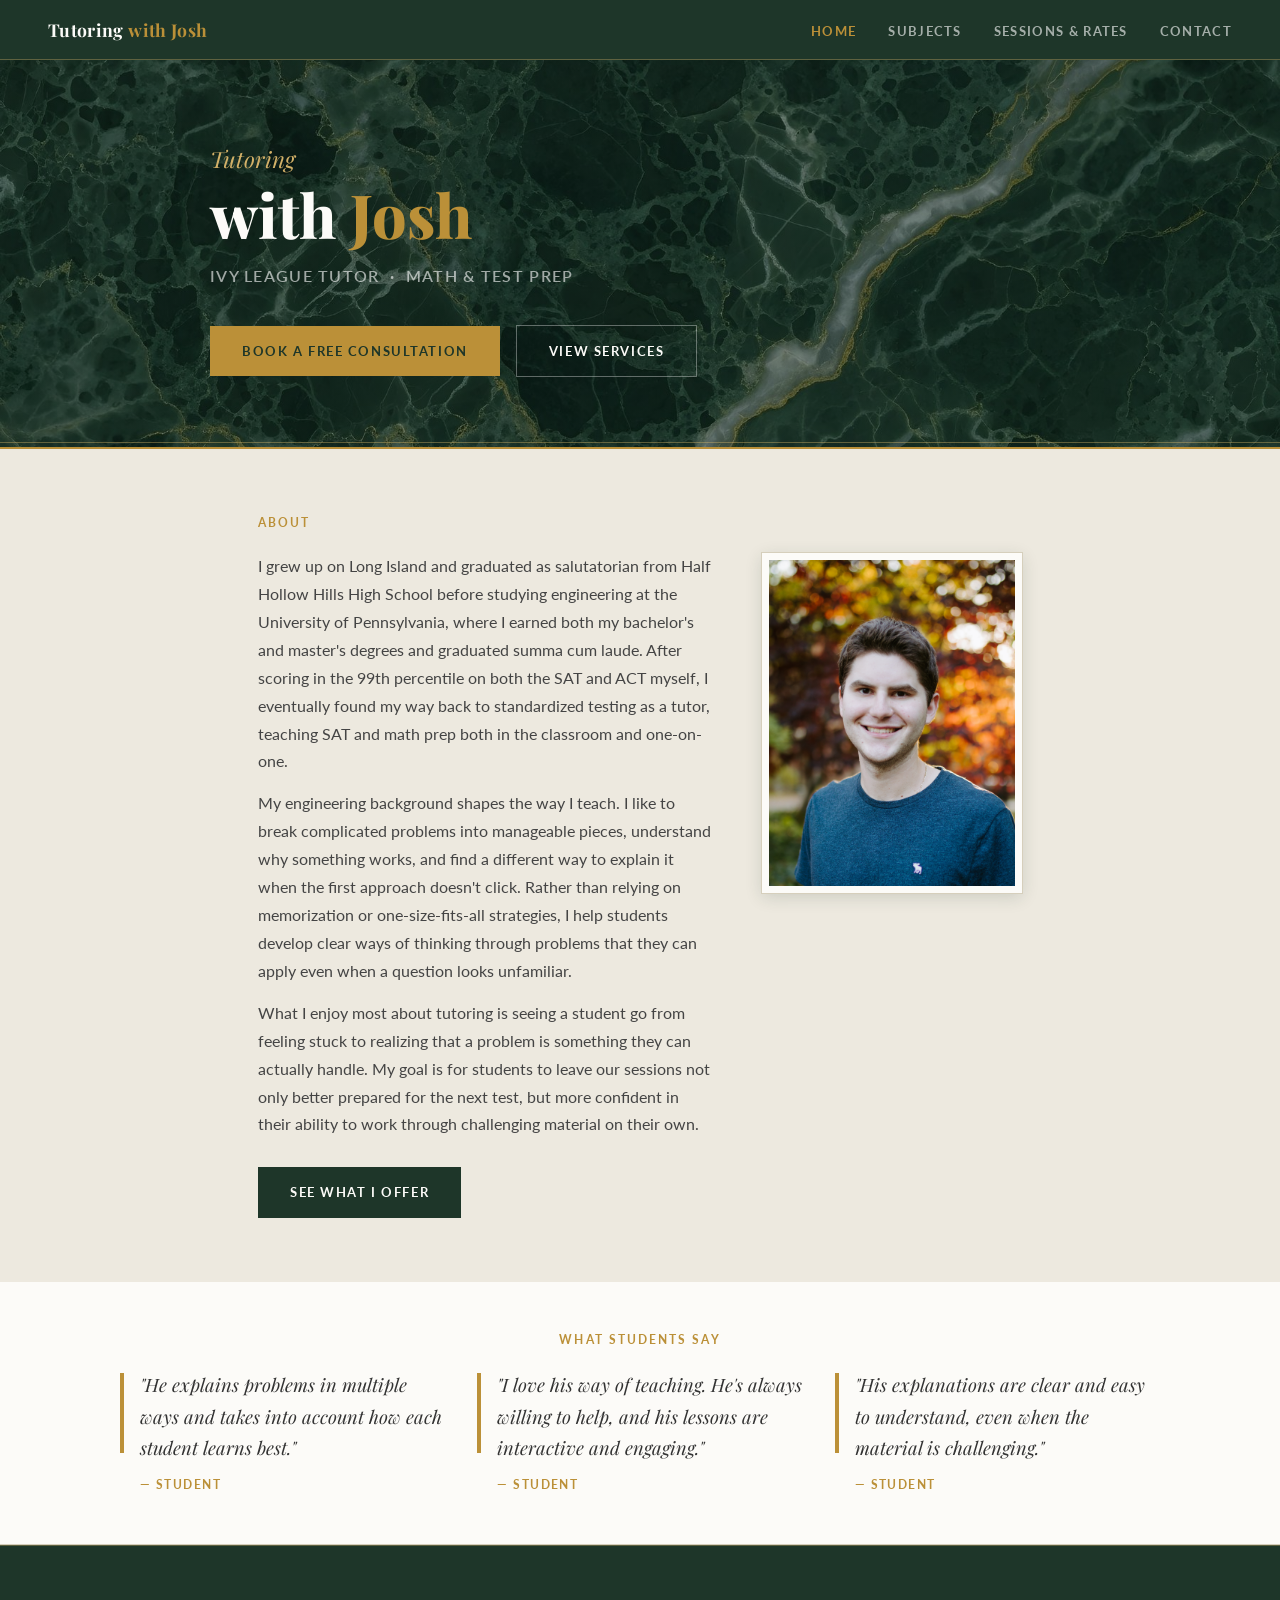
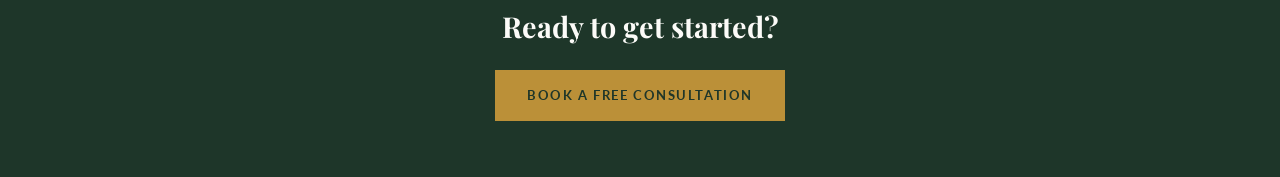
==== index.html @ ce2ee61b "Add files via upload" ====
<!DOCTYPE html>
<html lang="en">
<head>
  <meta charset="UTF-8" />
  <meta name="viewport" content="width=device-width, initial-scale=1.0" />
  <title>Tutoring with Josh | Ivy League Tutor · Long Island</title>
  <link rel="preconnect" href="https://fonts.googleapis.com" />
  <link rel="preconnect" href="https://fonts.gstatic.com" crossorigin />
  <link href="https://fonts.googleapis.com/css2?family=Playfair+Display:ital,wght@0,700;0,800;1,400;1,600&family=Lato:wght@300;400;700&display=swap" rel="stylesheet" />
  <link rel="stylesheet" href="style.css" />
</head>
<body>

  <nav>
    <a class="nav-brand" href="index.html">Tutoring <span>with Josh</span></a>
    <ul class="nav-links">
      <li><a href="index.html" class="active">Home</a></li>
      <li><a href="subjects.html">Subjects</a></li>
      <li><a href="sessions.html">Sessions &amp; Rates</a></li>
      <li><a href="contact.html">Contact</a></li>
    </ul>
  </nav>

  <section class="hero">
    <div class="hero-inner">
      <div class="hero-eyebrow">Tutoring</div>
      <h1 class="hero-title">with <span>Josh</span></h1>
      <p class="hero-sub">Ivy League tutor &nbsp;·&nbsp; Math & Test Prep</p>
      <div class="hero-cta">
        <a href="contact.html" class="btn">Book a Free Consultation</a>
        <a href="subjects.html" class="btn btn-outline">View Services</a>
      </div>
    </div>
  </section>

  <main class="main">
    <section id="about">
      <p class="section-label">About</p>
      <div class="about-layout">
        <div class="about-text">
          <p>I grew up on Long Island and graduated as salutatorian from Half Hollow Hills High School before studying engineering at the University of Pennsylvania, where I earned both my bachelor's and master's degrees and graduated summa cum laude. After scoring in the 99th percentile on both the SAT and ACT myself, I eventually found my way back to standardized testing as a tutor, teaching SAT and math prep both in the classroom and one-on-one.</p>
          <p>My engineering background shapes the way I teach. I like to break complicated problems into manageable pieces, understand why something works, and find a different way to explain it when the first approach doesn't click. Rather than relying on memorization or one-size-fits-all strategies, I help students develop clear ways of thinking through problems that they can apply even when a question looks unfamiliar.</p>
          <p>What I enjoy most about tutoring is seeing a student go from feeling stuck to realizing that a problem is something they can actually handle. My goal is for students to leave our sessions not only better prepared for the next test, but more confident in their ability to work through challenging material on their own.</p>
          <a href="subjects.html" class="btn btn-dark" style="margin-top:28px; display:inline-block;">See What I Offer</a>
        </div>
        <div class="about-image">
          <img src="josh.jpg" alt="Josh Feig" />
        </div>
      </div>
    </section>
  </main>

  <div class="testimonial-band">
    <p class="section-label" style="text-align:center;">What Students Say</p>
    <div class="testimonials-grid">
      <div class="testimonial-card">
        <div class="testimonial-bar"></div>
        <div>
          <p class="testimonial-text">"He explains problems in multiple ways and takes into account how each student learns best."</p>
          <p class="testimonial-attr">— Student</p>
        </div>
      </div>
      <div class="testimonial-card">
        <div class="testimonial-bar"></div>
        <div>
          <p class="testimonial-text">"I love his way of teaching. He's always willing to help, and his lessons are interactive and engaging."</p>
          <p class="testimonial-attr">— Student</p>
        </div>
      </div>
      <div class="testimonial-card">
        <div class="testimonial-bar"></div>
        <div>
          <p class="testimonial-text">"His explanations are clear and easy to understand, even when the material is challenging."</p>
          <p class="testimonial-attr">— Student</p>
        </div>
      </div>
    </div>
  </div>

  <footer>
    <div class="footer-inner footer-simple">
      <p class="footer-headline">Ready to get started?</p>
      <a href="contact.html" class="btn">Book a Free Consultation</a>
    </div>
  </footer>

</body>
</html>
---- style.css ----
*, *::before, *::after { box-sizing: border-box; margin: 0; padding: 0; }

:root {
  --navy: #1e3629;
  --navy-light: #2c4d3d;
  --gold: #bb9038;
  --gold-light: #d3b168;
  --cream: #ede9df;
  --white: #fcfbf8;
  --text: #262620;
  --text-muted: #6b6355;
  --border: #d6cfbc;
}

html { scroll-behavior: smooth; }

body {
  font-family: 'Lato', sans-serif;
  color: var(--text);
  background-color: var(--cream);
  font-size: 16px;
  line-height: 1.7;
}

/* ── NAV ── */
nav {
  background-color: var(--navy);
  border-bottom: 1px solid rgba(211,177,104,0.35);
  position: sticky;
  top: 0;
  z-index: 100;
  display: flex;
  justify-content: space-between;
  align-items: center;
  padding: 0 48px;
  height: 60px;
}

.nav-brand {
  font-family: 'Playfair Display', serif;
  color: var(--white);
  font-size: 1.1rem;
  font-weight: 700;
  letter-spacing: 0.02em;
  text-decoration: none;
}

.nav-brand span { color: var(--gold); }

.nav-links {
  display: flex;
  gap: 32px;
  list-style: none;
}

.nav-links a {
  color: rgba(255,255,255,0.6);
  text-decoration: none;
  font-size: 0.82rem;
  font-weight: 700;
  letter-spacing: 0.1em;
  text-transform: uppercase;
  transition: color 0.2s;
}

.nav-links a:hover,
.nav-links a.active { color: var(--gold); }

/* ── HERO ── */
.hero {
  background-color: var(--navy);
  background-image: linear-gradient(rgba(15,30,22,0.55), rgba(15,30,22,0.55)), url('marble-dark.jpg');
  background-size: cover;
  background-position: center;
  background-repeat: no-repeat;
  padding: 80px 48px 72px;
  position: relative;
  overflow: hidden;
}

.hero::before {
  content: '';
  position: absolute;
  bottom: 6px; left: 0; right: 0;
  height: 1px;
  background: rgba(211,177,104,0.4);
}

.hero::after {
  content: '';
  position: absolute;
  bottom: 0; left: 0; right: 0;
  height: 2px;
  background: var(--gold);
}

.page-hero {
  background-color: var(--navy);
  background-image: linear-gradient(rgba(15,30,22,0.55), rgba(15,30,22,0.55)), url('marble-dark.jpg');
  background-size: cover;
  background-position: center;
  background-repeat: no-repeat;
  padding: 52px 48px 48px;
  position: relative;
}

.page-hero::before {
  content: '';
  position: absolute;
  bottom: 6px; left: 0; right: 0;
  height: 1px;
  background: rgba(211,177,104,0.4);
}

.page-hero::after {
  content: '';
  position: absolute;
  bottom: 0; left: 0; right: 0;
  height: 2px;
  background: var(--gold);
}

.hero-inner {
  max-width: 860px;
  margin: 0 auto;
}

.hero-eyebrow {
  font-family: 'Playfair Display', serif;
  font-style: italic;
  color: var(--gold-light);
  font-size: 1.4rem;
  font-weight: 400;
  margin-bottom: 4px;
  opacity: 0;
  animation: fadeUp 0.6s 0.1s forwards;
}

.hero-title {
  font-family: 'Playfair Display', serif;
  font-size: clamp(2.6rem, 5vw, 3.8rem);
  font-weight: 800;
  color: var(--white);
  line-height: 1.05;
  margin-bottom: 16px;
  opacity: 0;
  animation: fadeUp 0.6s 0.25s forwards;
}

.hero-title span { color: var(--gold); }

.hero-sub {
  color: rgba(255,255,255,0.6);
  font-size: 1rem;
  font-weight: 600;
  letter-spacing: 0.08em;
  text-transform: uppercase;
  opacity: 0;
  animation: fadeUp 0.6s 0.4s forwards;
}

.hero-cta {
  margin-top: 36px;
  opacity: 0;
  animation: fadeUp 0.6s 0.55s forwards;
}

@keyframes fadeUp {
  from { opacity: 0; transform: translateY(18px); }
  to   { opacity: 1; transform: translateY(0); }
}

/* ── BUTTONS ── */
.btn {
  display: inline-block;
  background: var(--gold);
  color: var(--navy);
  font-family: 'Lato', sans-serif;
  font-weight: 700;
  font-size: 0.82rem;
  letter-spacing: 0.12em;
  text-transform: uppercase;
  text-decoration: none;
  padding: 14px 32px;
  border: none;
  cursor: pointer;
  transition: background 0.2s, transform 0.15s;
}

.btn:hover {
  background: var(--gold-light);
  transform: translateY(-1px);
}

.btn-outline {
  background: transparent;
  color: var(--white);
  border: 1px solid rgba(255,255,255,0.35);
  margin-left: 12px;
}

.btn-outline:hover {
  background: rgba(255,255,255,0.08);
  transform: translateY(-1px);
}

.btn-dark {
  background: var(--navy);
  color: var(--white);
}

.btn-dark:hover { background: var(--navy-light); }

.btn-submit {
  width: 100%;
  padding: 16px;
  font-size: 0.85rem;
}

/* ── TESTIMONIAL ── */
.testimonial-band {
  background: var(--white);
  padding: 48px;
  border-bottom: 1px solid var(--border);
}

.testimonial-inner {
  max-width: 860px;
  margin: 0 auto;
  display: flex;
  gap: 24px;
  align-items: flex-start;
}

.testimonials-grid {
  max-width: 1040px;
  margin: 0 auto;
  display: grid;
  grid-template-columns: repeat(3, 1fr);
  gap: 32px;
}

.testimonial-card {
  display: flex;
  gap: 16px;
  align-items: flex-start;
}

.testimonial-bar {
  width: 4px;
  min-height: 80px;
  background: var(--gold);
  flex-shrink: 0;
  margin-top: 4px;
}

.testimonial-text {
  font-family: 'Playfair Display', serif;
  font-style: italic;
  font-size: 1.15rem;
  color: #333;
  line-height: 1.7;
}

.testimonial-attr {
  margin-top: 12px;
  font-size: 0.75rem;
  font-weight: 700;
  letter-spacing: 0.12em;
  text-transform: uppercase;
  color: var(--gold);
}

/* ── MAIN ── */
.main {
  max-width: 860px;
  margin: 0 auto;
  padding: 64px 48px;
}

.section-label {
  font-size: 0.72rem;
  font-weight: 700;
  letter-spacing: 0.18em;
  text-transform: uppercase;
  color: var(--gold);
  margin-bottom: 20px;
}

.section-intro {
  color: #444;
  font-size: 0.95rem;
  margin-bottom: 24px;
}

.divider {
  height: 1px;
  background: var(--border);
  margin: 0 0 56px;
}

.content-section { margin-bottom: 56px; }

/* ── ABOUT ── */
.about-text p {
  color: #444;
  font-size: 0.97rem;
  line-height: 1.8;
  margin-bottom: 14px;
}

.about-layout {
  display: flex;
  gap: 48px;
  align-items: flex-start;
}

.about-image {
  flex-shrink: 0;
  width: 260px;
}

.about-image img {
  width: 100%;
  height: 340px;
  object-fit: cover;
  object-position: top;
  border: 7px solid var(--white);
  outline: 1px solid var(--border);
  box-shadow: 0 4px 16px rgba(30,54,41,0.16);
  display: block;
}

@media (max-width: 700px) {
  .about-layout {
    flex-direction: column;
  }

  .about-image {
    width: 100%;
    max-width: 320px;
  }
}

.about-text p:last-of-type { margin-bottom: 0; }

/* ── SUBJECTS ── */
.services-grid {
  display: grid;
  grid-template-columns: 1fr 1fr;
  gap: 48px;
  align-items: start;
}

.services-heading {
  font-family: 'Playfair Display', serif;
  font-size: 1rem;
  font-weight: 700;
  color: var(--navy);
  margin-bottom: 16px;
}

.pill-row {
  display: flex;
  flex-wrap: wrap;
  gap: 10px;
}

.pill {
  background: var(--navy);
  color: var(--white);
  font-size: 0.82rem;
  font-weight: 700;
  letter-spacing: 0.04em;
  padding: 9px 18px;
}

.pill--gold {
  background: rgba(26, 39, 68, 0.28);
  color: var(--navy);
  border: 1.5px solid var(--gold);
}

.approach-text {
  font-size: 0.92rem;
  color: #444;
  line-height: 1.75;
}

/* ── SESSION FORMAT ── */
.format-grid {
  display: grid;
  grid-template-columns: 1fr 1fr;
  gap: 16px;
}

.format-card {
  background: var(--white);
  border: 1px solid var(--border);
  padding: 28px 24px;
  box-shadow: 0 1px 4px rgba(30,54,41,0.06);
  transition: border-color 0.2s, box-shadow 0.2s;
}

.format-card:hover { border-color: var(--gold); }

.format-title {
  font-family: 'Playfair Display', serif;
  font-size: 1.1rem;
  font-weight: 700;
  color: var(--navy);
  margin-bottom: 8px;
}

.format-desc {
  font-size: 0.9rem;
  color: var(--text-muted);
  line-height: 1.6;
}

.area-list {
  list-style: none;
  margin-top: 12px;
  display: flex;
  flex-direction: column;
  gap: 6px;
}

.area-list li {
  font-size: 0.87rem;
  color: var(--text-muted);
  line-height: 1.5;
}

.area-county-inline {
  font-weight: 700;
  color: var(--navy);
}

/* ── RATES ── */
.rates-grid {
  display: grid;
  grid-template-columns: repeat(3, 1fr);
  gap: 16px;
}

.rate-card {
  background: var(--white);
  border: 1px solid var(--border);
  padding: 28px 24px;
  display: flex;
  flex-direction: column;
  align-items: center;
  text-align: center;
  box-shadow: 0 1px 4px rgba(30,54,41,0.06);
}

.rate-card--highlight {
  border-color: var(--gold);
  background: var(--cream);
}

.rate-title {
  font-family: 'Playfair Display', serif;
  font-size: 1.05rem;
  font-weight: 700;
  color: var(--navy);
  margin-bottom: 6px;
}

.rate-duration {
  font-size: 0.75rem;
  font-weight: 700;
  letter-spacing: 0.08em;
  text-transform: uppercase;
  color: var(--gold);
  margin-bottom: 12px;
}

.rate-desc {
  font-size: 0.88rem;
  color: var(--text-muted);
  line-height: 1.6;
  flex: 1;
}

/* ── CONTACT ── */
.contact-layout {
  display: grid;
  grid-template-columns: 240px 1fr;
  gap: 64px;
  align-items: start;
}

.contact-list {
  list-style: none;
  display: flex;
  flex-direction: column;
  gap: 20px;
}

.contact-row {
  display: flex;
  flex-direction: column;
  gap: 3px;
}

.contact-label {
  font-size: 0.7rem;
  font-weight: 700;
  letter-spacing: 0.15em;
  text-transform: uppercase;
  color: var(--gold);
}

.contact-value {
  color: var(--text);
  font-size: 0.95rem;
  text-decoration: none;
  line-height: 1.5;
}

a.contact-value:hover { color: var(--navy); text-decoration: underline; }

/* ── FORM ── */
.contact-form {
  display: flex;
  flex-direction: column;
  gap: 18px;
}

.field-row {
  display: grid;
  grid-template-columns: 1fr 1fr;
  gap: 16px;
}

.field {
  display: flex;
  flex-direction: column;
  gap: 6px;
}

.field label {
  font-size: 0.75rem;
  font-weight: 700;
  letter-spacing: 0.1em;
  text-transform: uppercase;
  color: var(--navy);
}

.field input,
.field textarea {
  background: var(--white);
  border: 1px solid var(--border);
  padding: 12px 14px;
  font-family: 'Lato', sans-serif;
  font-size: 0.95rem;
  color: var(--text);
  outline: none;
  transition: border-color 0.2s;
  width: 100%;
}

.field input:focus,
.field textarea:focus { border-color: var(--gold); }

.field input::placeholder,
.field textarea::placeholder { color: #aaa; }

.field textarea { resize: vertical; }

/* ── FOOTER ── */
footer {
  background-color: var(--navy);
  padding: 56px 48px;
  border-top: 1px solid rgba(211,177,104,0.35);
}

.footer-inner {
  max-width: 860px;
  margin: 0 auto;
}

.footer-simple { text-align: center; }

.footer-headline {
  font-family: 'Playfair Display', serif;
  font-size: 1.8rem;
  font-weight: 700;
  color: var(--white);
  margin-bottom: 20px;
}

/* ── RESPONSIVE ── */
@media (max-width: 700px) {
  nav { padding: 12px 20px; height: auto; flex-wrap: wrap; gap: 8px; }
  .nav-links { gap: 10px; }
  .nav-links a { font-size: 0.68rem; }
  .hero, .page-hero { padding: 52px 24px 48px; }
  .btn { text-align: center; display: block; }
  .hero-cta { display: flex; flex-direction: column; gap: 10px; }
  .testimonial-band { padding: 36px 24px; }
  .testimonials-grid { grid-template-columns: 1fr; gap: 28px; }
  .main { padding: 48px 24px; }
  .services-grid { grid-template-columns: 1fr; gap: 32px; }
  .format-grid { grid-template-columns: 1fr; }
  .rates-grid { grid-template-columns: 1fr; }
  .contact-layout { grid-template-columns: 1fr; gap: 40px; }
  .field-row { grid-template-columns: 1fr; }
  footer { padding: 48px 24px; }
  .btn-outline { margin-left: 0; margin-top: 0; display: block; text-align: center; }
  .about-layout { flex-direction: column; }
  .about-image { width: 100%; max-width: 320px; }
}
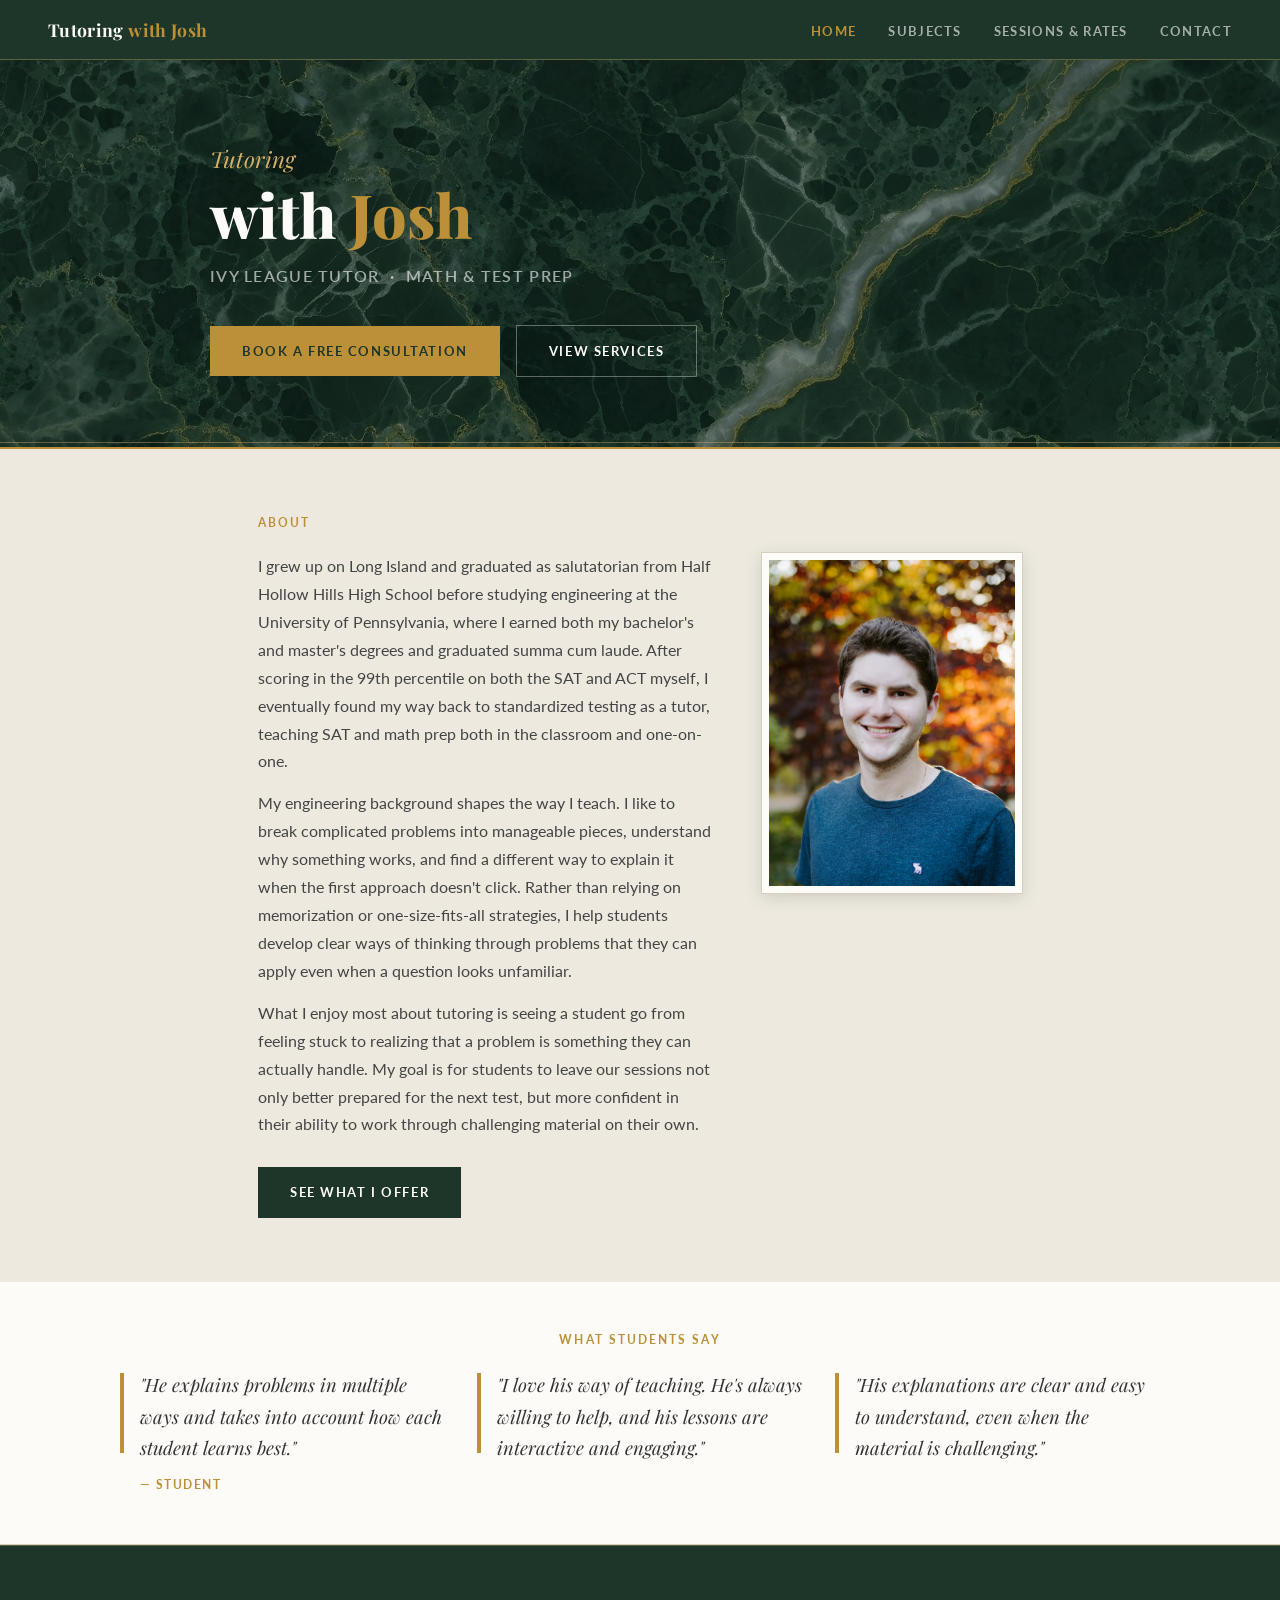
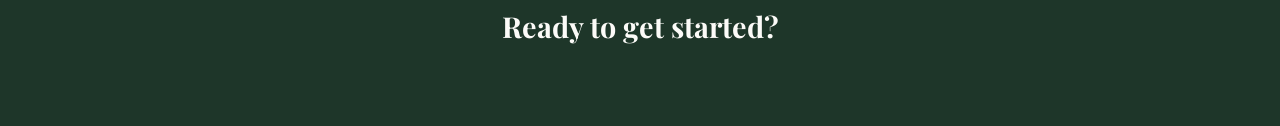
==== commit 5a0c2f98: "Update index.html" ====
--- a/index.html
+++ b/index.html
@@ -64,14 +64,12 @@
         <div class="testimonial-bar"></div>
         <div>
           <p class="testimonial-text">"I love his way of teaching. He's always willing to help, and his lessons are interactive and engaging."</p>
-          <p class="testimonial-attr">— Student</p>
         </div>
       </div>
       <div class="testimonial-card">
         <div class="testimonial-bar"></div>
         <div>
           <p class="testimonial-text">"His explanations are clear and easy to understand, even when the material is challenging."</p>
-          <p class="testimonial-attr">— Student</p>
         </div>
       </div>
     </div>
@@ -80,7 +78,6 @@
   <footer>
     <div class="footer-inner footer-simple">
       <p class="footer-headline">Ready to get started?</p>
-      <a href="contact.html" class="btn">Book a Free Consultation</a>
     </div>
   </footer>
 
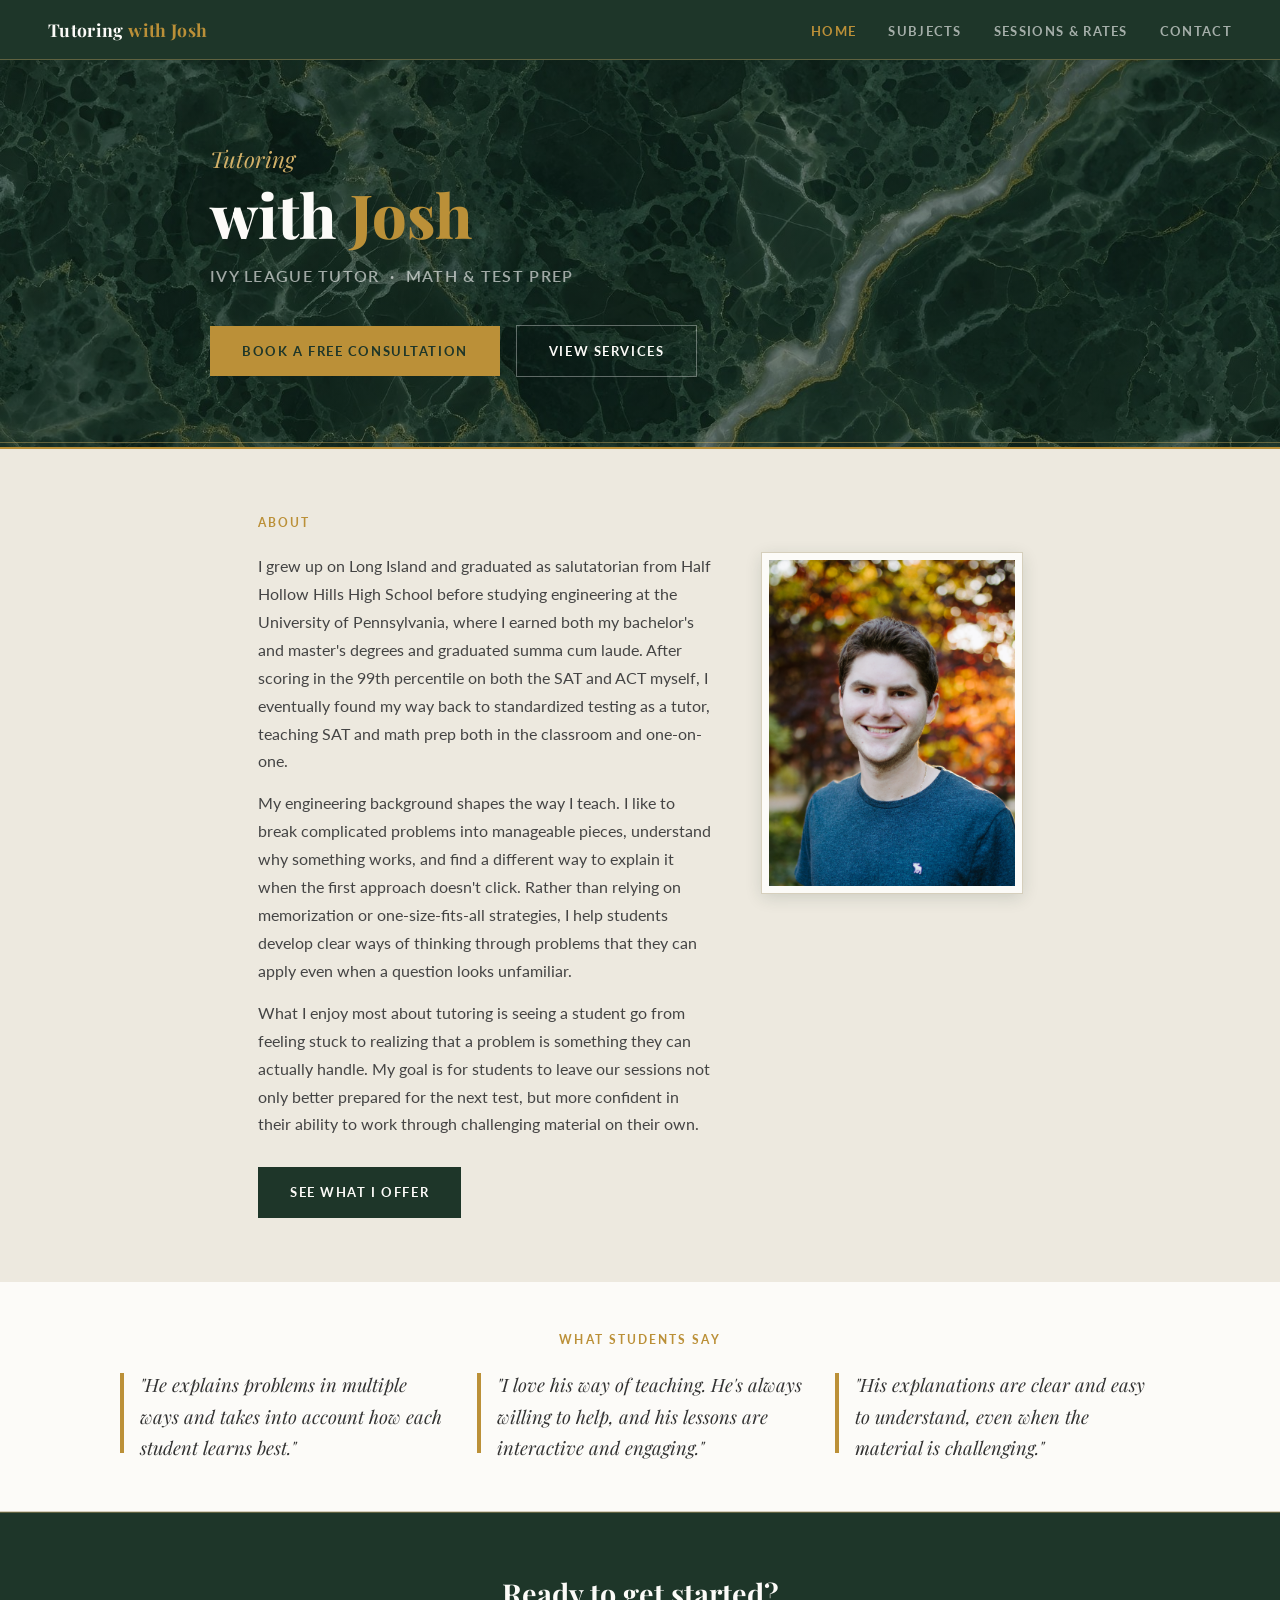
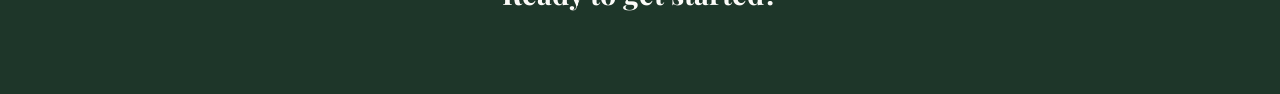
==== commit 85e42934: "Update index.html" ====
--- a/index.html
+++ b/index.html
@@ -57,7 +57,6 @@
         <div class="testimonial-bar"></div>
         <div>
           <p class="testimonial-text">"He explains problems in multiple ways and takes into account how each student learns best."</p>
-          <p class="testimonial-attr">— Student</p>
         </div>
       </div>
       <div class="testimonial-card">
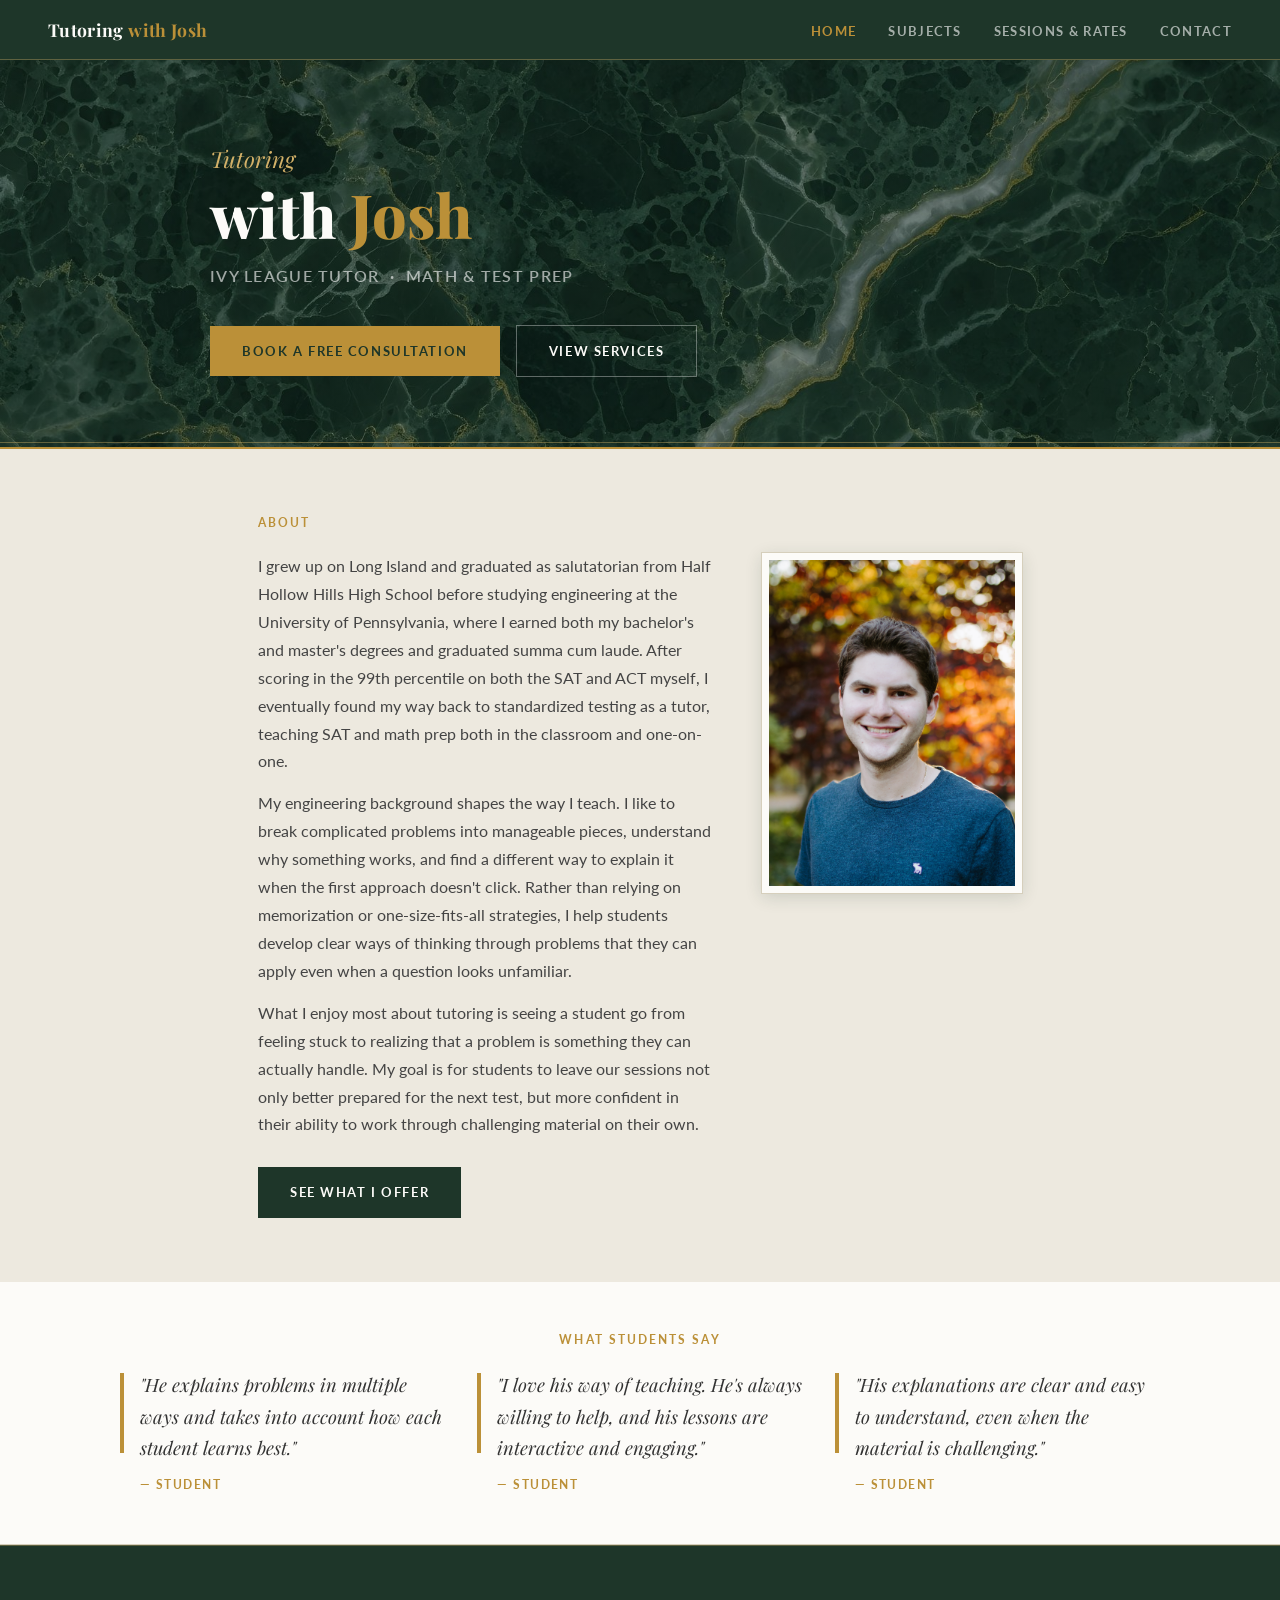
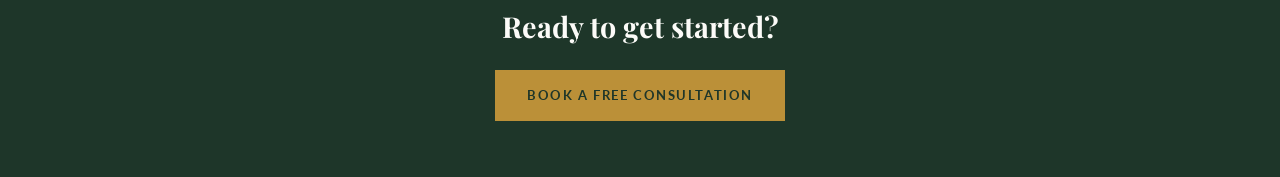
==== commit cb0dbbe8: "Add files via upload" ====
--- a/index.html
+++ b/index.html
@@ -57,18 +57,21 @@
         <div class="testimonial-bar"></div>
         <div>
           <p class="testimonial-text">"He explains problems in multiple ways and takes into account how each student learns best."</p>
+          <p class="testimonial-attr">— Student</p>
         </div>
       </div>
       <div class="testimonial-card">
         <div class="testimonial-bar"></div>
         <div>
           <p class="testimonial-text">"I love his way of teaching. He's always willing to help, and his lessons are interactive and engaging."</p>
+          <p class="testimonial-attr">— Student</p>
         </div>
       </div>
       <div class="testimonial-card">
         <div class="testimonial-bar"></div>
         <div>
           <p class="testimonial-text">"His explanations are clear and easy to understand, even when the material is challenging."</p>
+          <p class="testimonial-attr">— Student</p>
         </div>
       </div>
     </div>
@@ -77,6 +80,7 @@
   <footer>
     <div class="footer-inner footer-simple">
       <p class="footer-headline">Ready to get started?</p>
+      <a href="contact.html" class="btn">Book a Free Consultation</a>
     </div>
   </footer>
 
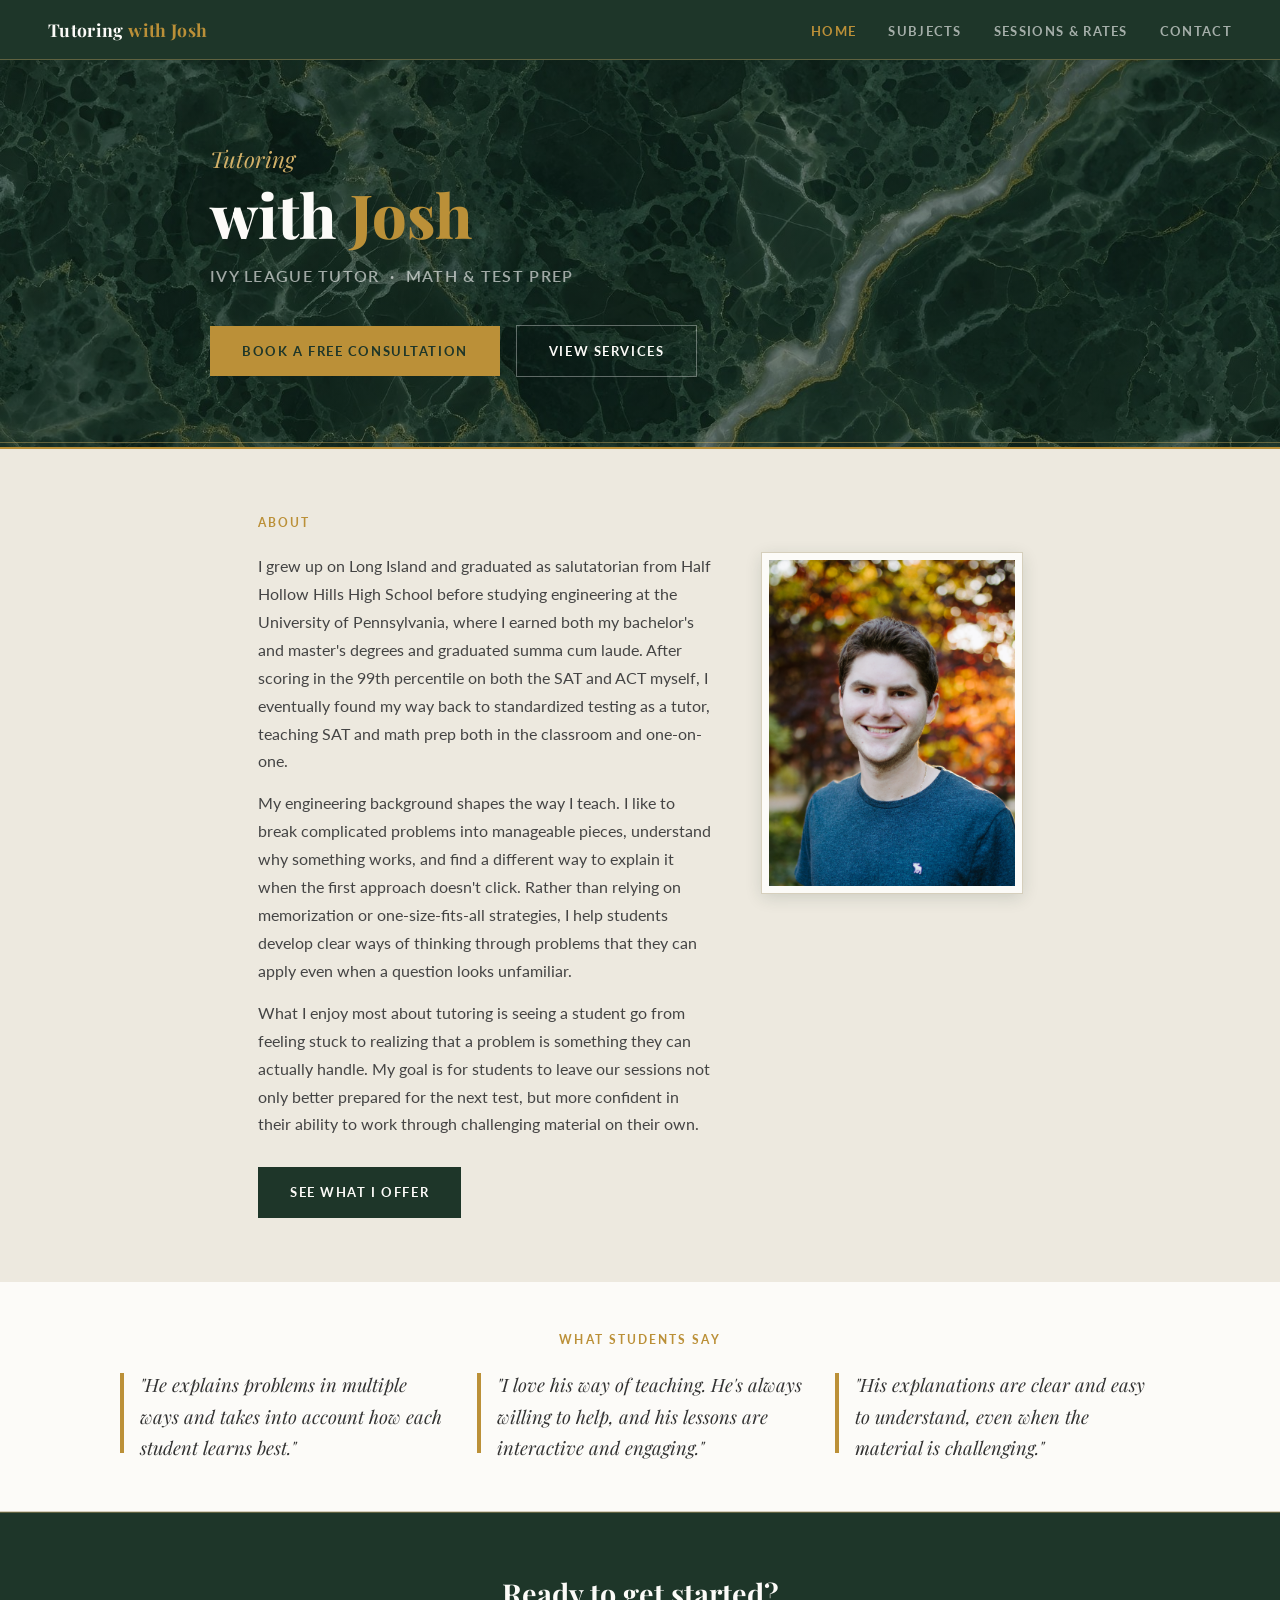
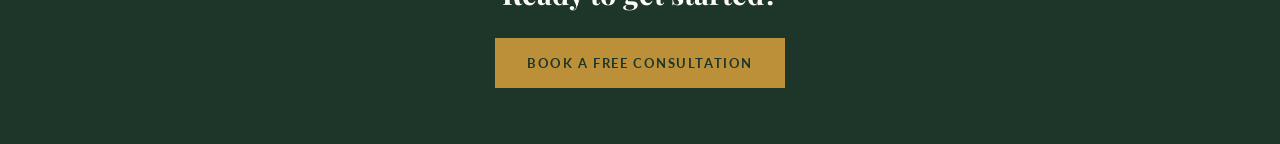
==== commit c3be71d6: "Update index.html" ====
--- a/index.html
+++ b/index.html
@@ -57,21 +57,18 @@
         <div class="testimonial-bar"></div>
         <div>
           <p class="testimonial-text">"He explains problems in multiple ways and takes into account how each student learns best."</p>
-          <p class="testimonial-attr">— Student</p>
         </div>
       </div>
       <div class="testimonial-card">
         <div class="testimonial-bar"></div>
         <div>
           <p class="testimonial-text">"I love his way of teaching. He's always willing to help, and his lessons are interactive and engaging."</p>
-          <p class="testimonial-attr">— Student</p>
         </div>
       </div>
       <div class="testimonial-card">
         <div class="testimonial-bar"></div>
         <div>
           <p class="testimonial-text">"His explanations are clear and easy to understand, even when the material is challenging."</p>
-          <p class="testimonial-attr">— Student</p>
         </div>
       </div>
     </div>
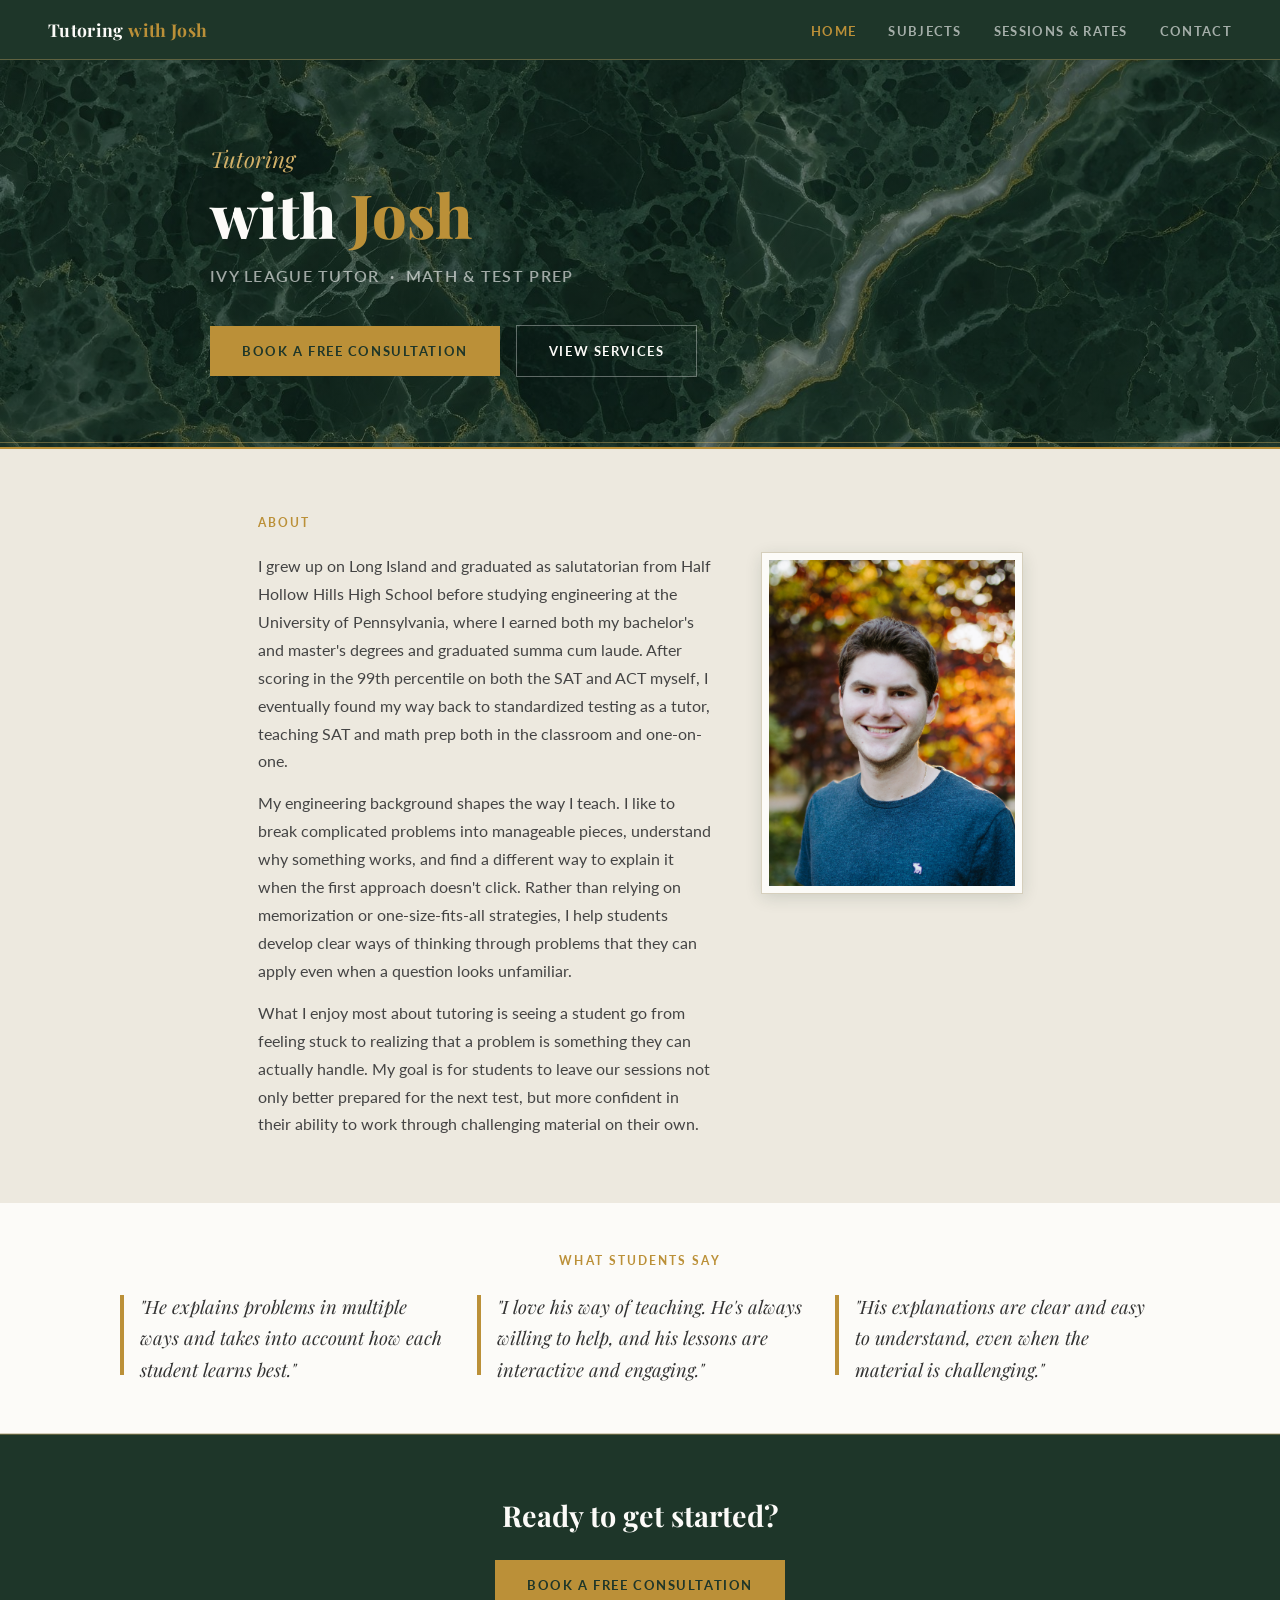
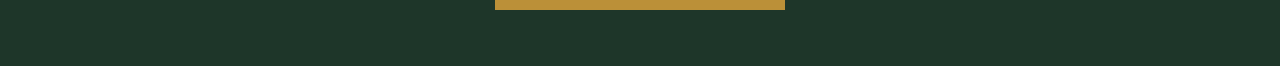
==== commit 8e034996: "Update index.html" ====
--- a/index.html
+++ b/index.html
@@ -41,7 +41,6 @@
           <p>I grew up on Long Island and graduated as salutatorian from Half Hollow Hills High School before studying engineering at the University of Pennsylvania, where I earned both my bachelor's and master's degrees and graduated summa cum laude. After scoring in the 99th percentile on both the SAT and ACT myself, I eventually found my way back to standardized testing as a tutor, teaching SAT and math prep both in the classroom and one-on-one.</p>
           <p>My engineering background shapes the way I teach. I like to break complicated problems into manageable pieces, understand why something works, and find a different way to explain it when the first approach doesn't click. Rather than relying on memorization or one-size-fits-all strategies, I help students develop clear ways of thinking through problems that they can apply even when a question looks unfamiliar.</p>
           <p>What I enjoy most about tutoring is seeing a student go from feeling stuck to realizing that a problem is something they can actually handle. My goal is for students to leave our sessions not only better prepared for the next test, but more confident in their ability to work through challenging material on their own.</p>
-          <a href="subjects.html" class="btn btn-dark" style="margin-top:28px; display:inline-block;">See What I Offer</a>
         </div>
         <div class="about-image">
           <img src="josh.jpg" alt="Josh Feig" />
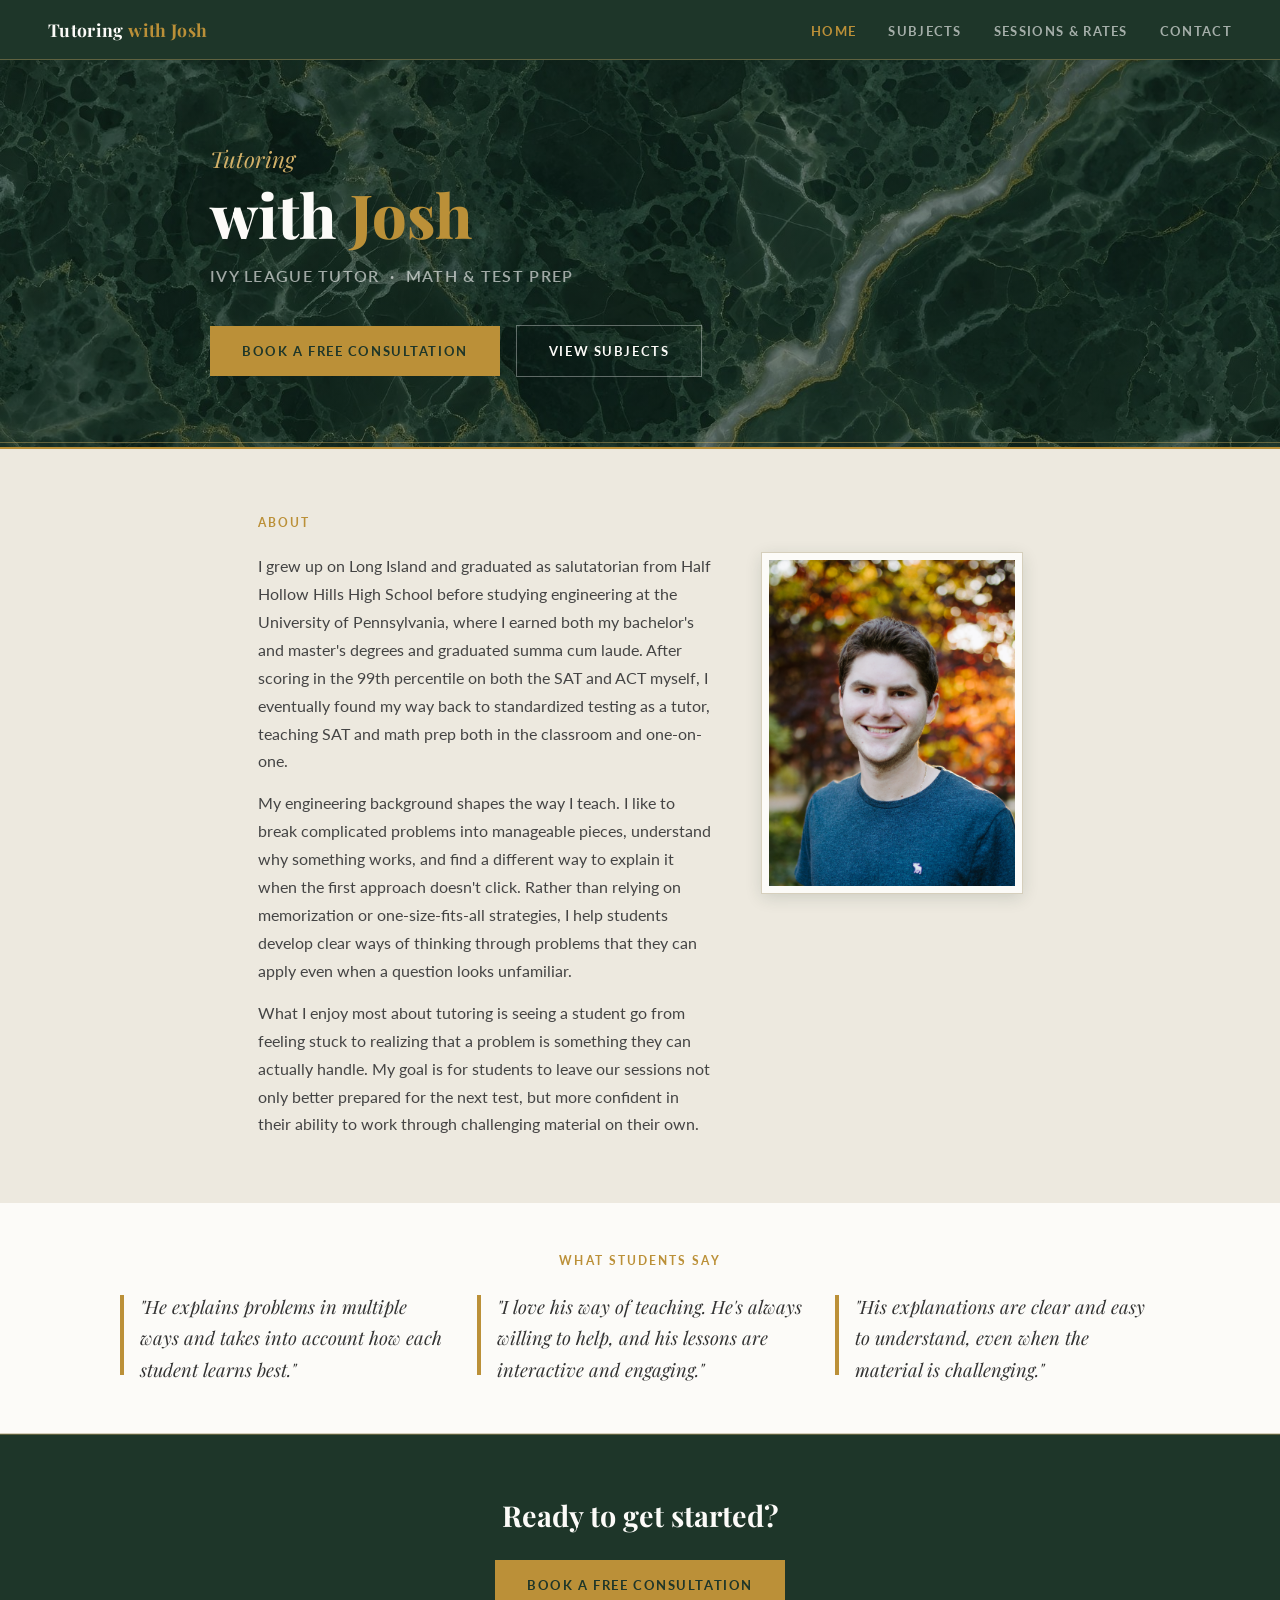
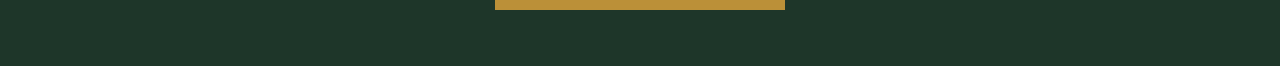
==== commit ec9a7ab8: "Update index.html" ====
--- a/index.html
+++ b/index.html
@@ -28,7 +28,7 @@
       <p class="hero-sub">Ivy League tutor &nbsp;·&nbsp; Math & Test Prep</p>
       <div class="hero-cta">
         <a href="contact.html" class="btn">Book a Free Consultation</a>
-        <a href="subjects.html" class="btn btn-outline">View Services</a>
+        <a href="subjects.html" class="btn btn-outline">View Subjects</a>
       </div>
     </div>
   </section>
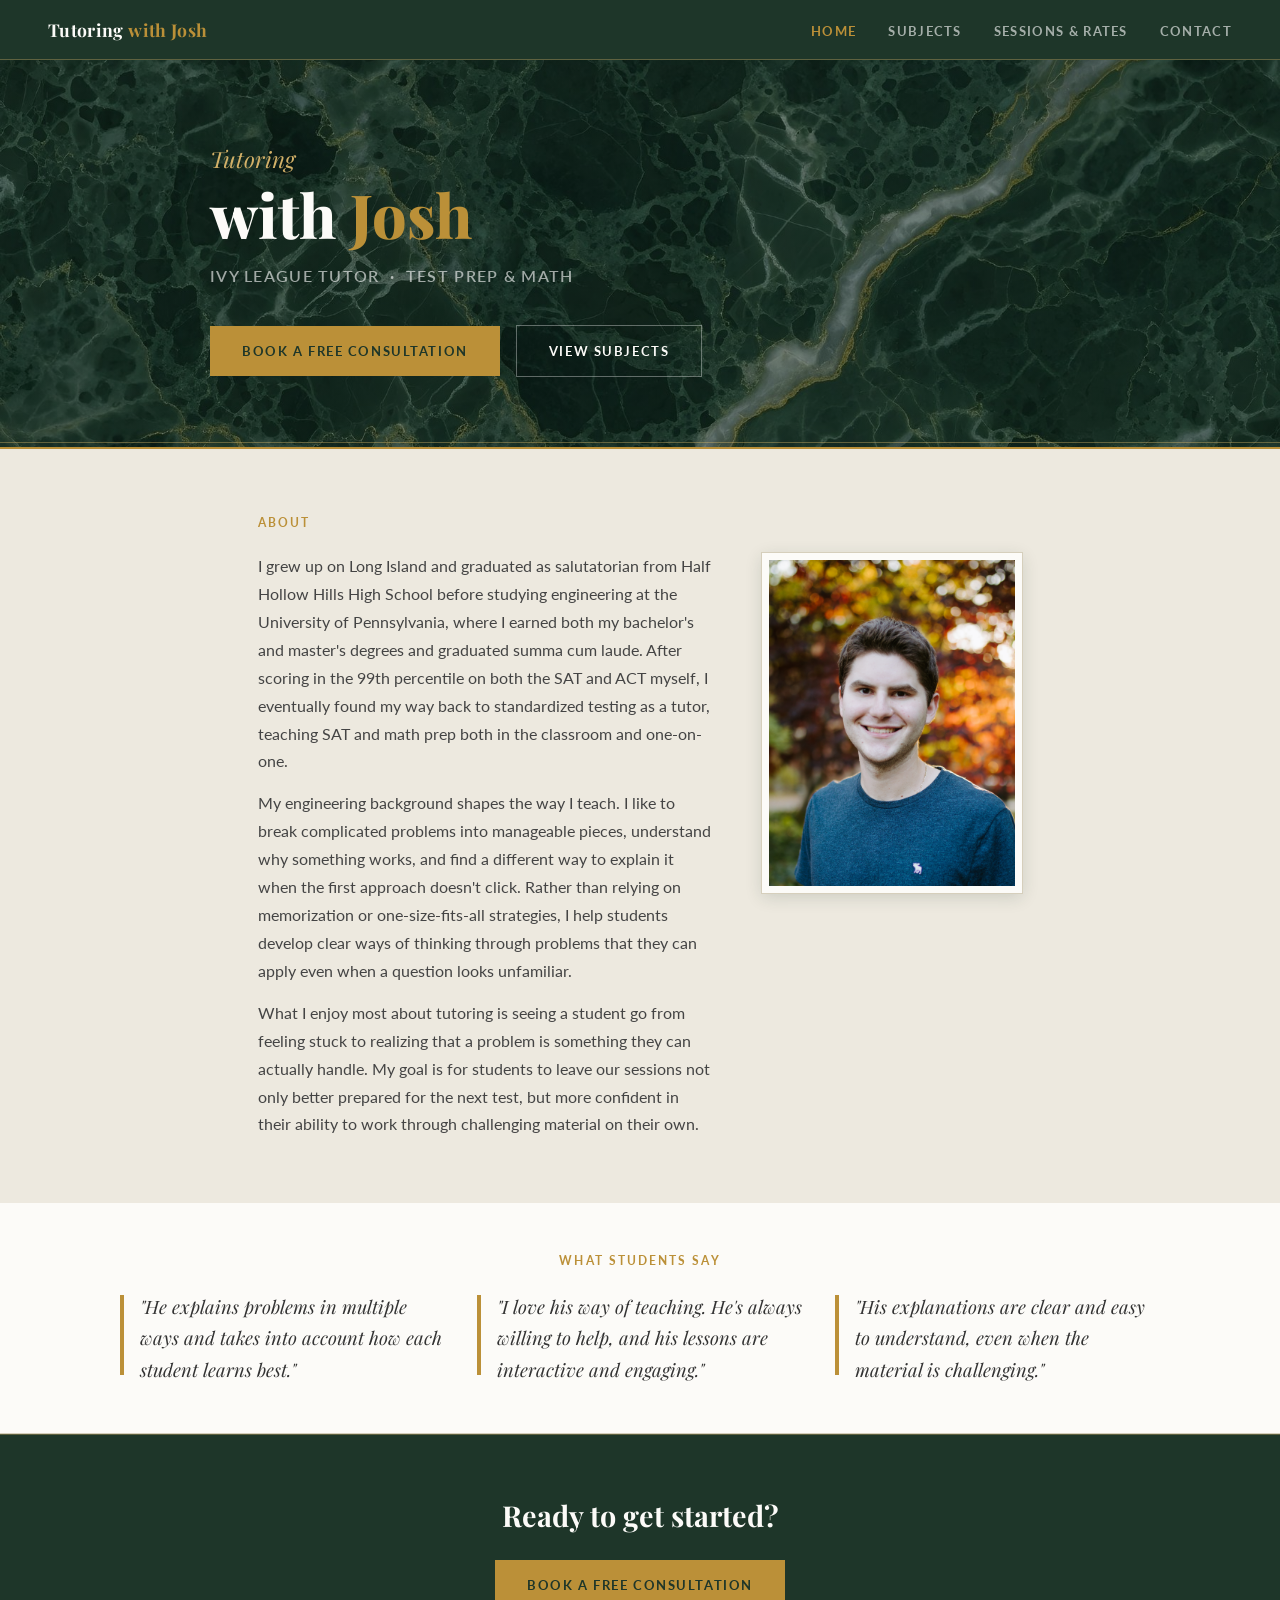
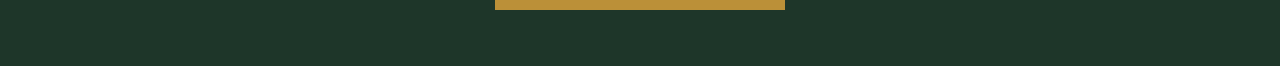
==== commit b0c0eb2e: "Add files via upload" ====
--- a/index.html
+++ b/index.html
@@ -25,7 +25,7 @@
     <div class="hero-inner">
       <div class="hero-eyebrow">Tutoring</div>
       <h1 class="hero-title">with <span>Josh</span></h1>
-      <p class="hero-sub">Ivy League tutor &nbsp;·&nbsp; Math & Test Prep</p>
+      <p class="hero-sub">Ivy League tutor &nbsp;·&nbsp; Test Prep & Math</p>
       <div class="hero-cta">
         <a href="contact.html" class="btn">Book a Free Consultation</a>
         <a href="subjects.html" class="btn btn-outline">View Subjects</a>
